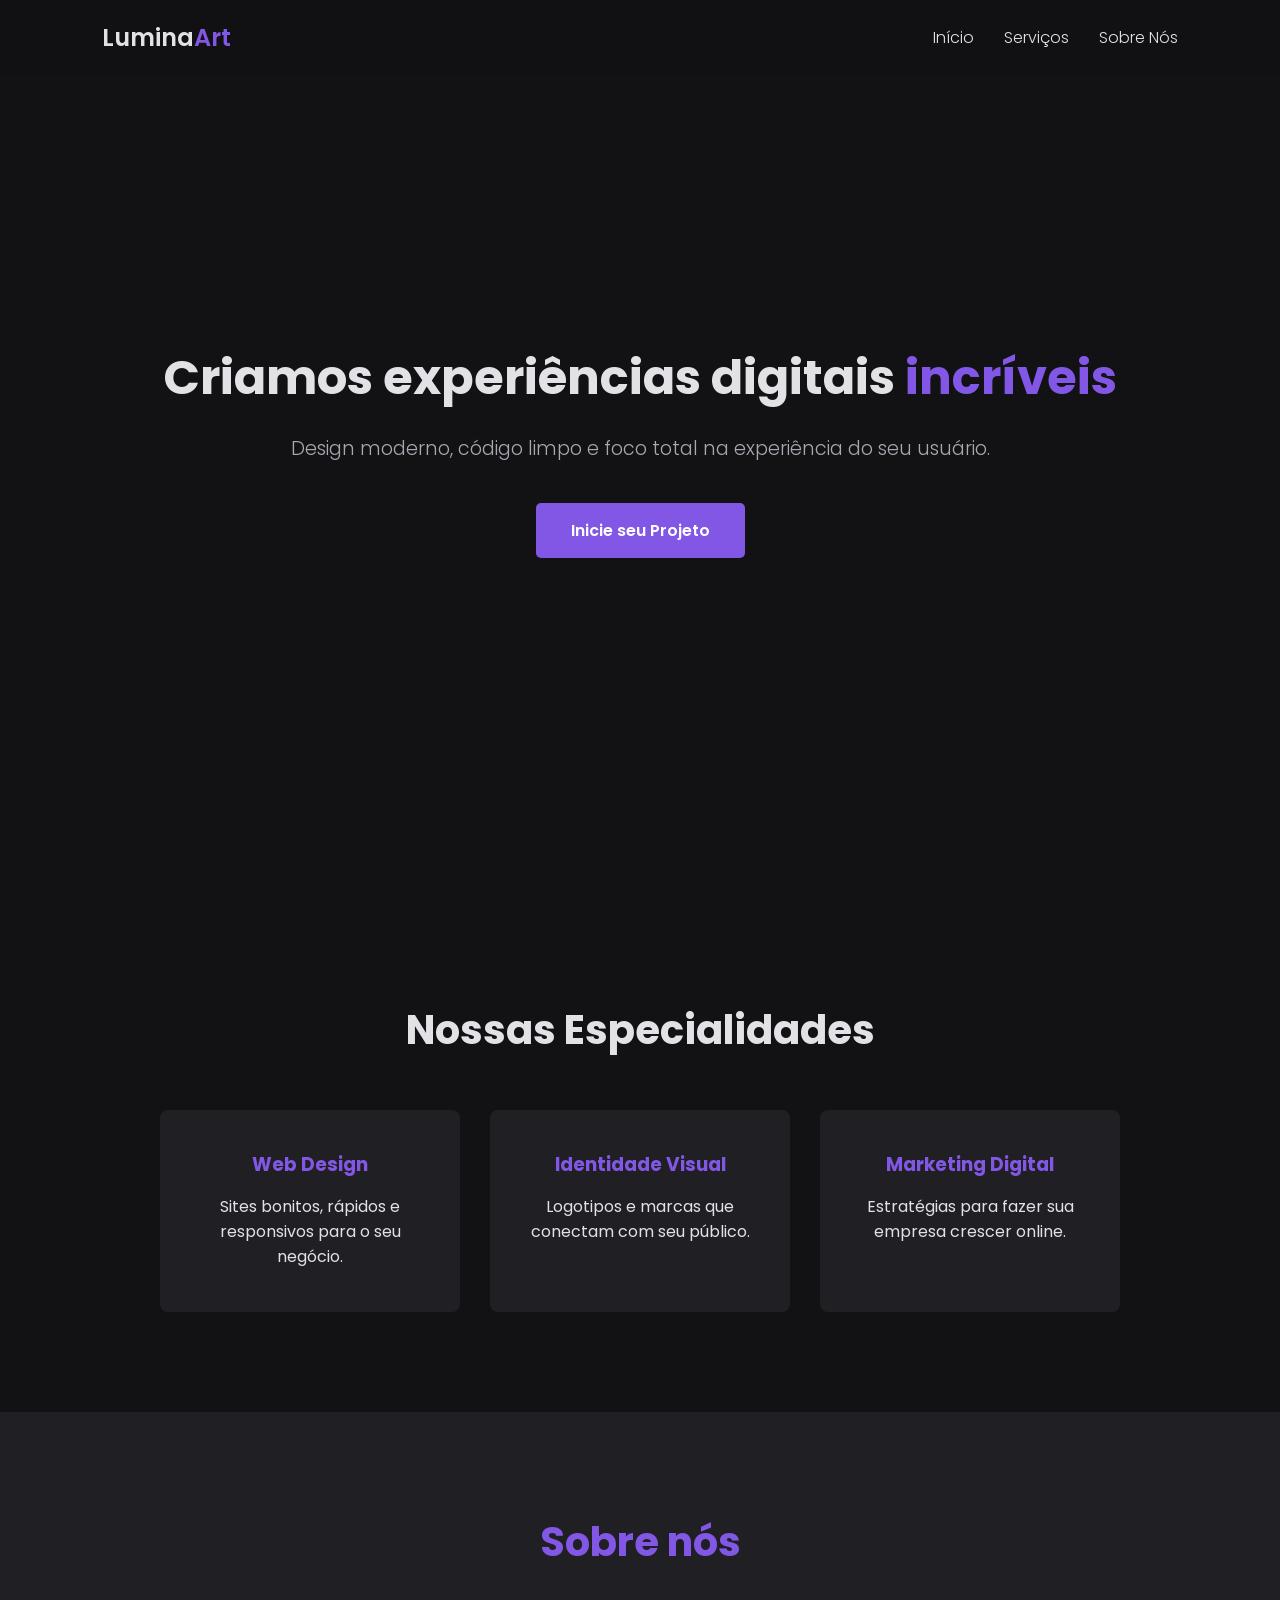
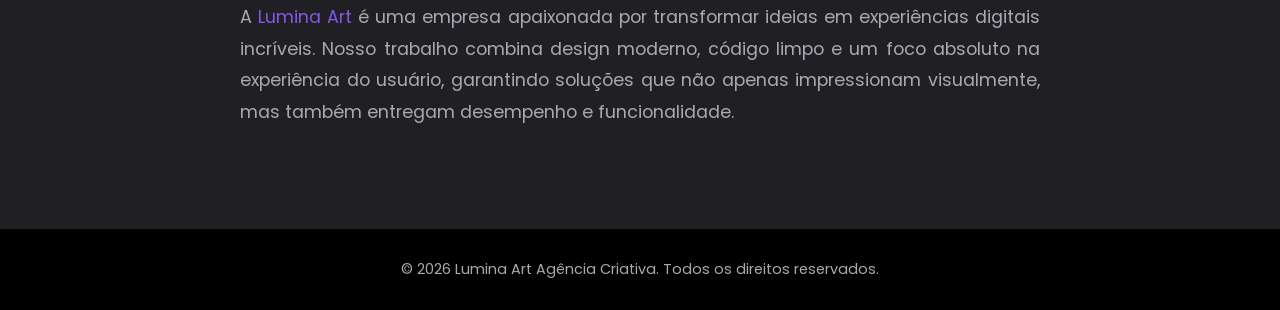
==== index.html @ aca40749 "Update index.html" ====
<!DOCTYPE html>
<html lang="pt-BR"> <head>
    <meta charset="UTF-8">
    <meta name="viewport" content="width=device-width, initial-scale=1.0">
    <title>Lumina Art | Agência Criativa</title>
    <link href="https://fonts.googleapis.com/css2?family=Poppins:wght@300;400;600&display=swap" rel="stylesheet">
    <link rel="icon" type="image/png" href="logo-lumina2.png">
    <link rel="stylesheet" href="style.css">
</head>
<body>

    <header>
        <nav class="navbar">
            <div class="logo">Lumina<span>Art</span></div>
            <ul class="nav-links">
                <li><a href="#home">Início</a></li>
                <li><a href="#servicos">Serviços</a></li>
                <li><a href="#sobre">Sobre Nós</a></li>
            </ul>
        </nav>
    </header>

    <main> <section id="home" class="hero">
            <div class="hero-content">
                <h1>Criamos experiências digitais <span>incríveis</span></h1>
                <p>Design moderno, código limpo e foco total na experiência do seu usuário.</p>
                <a href="contato.html" class="btn">Inicie seu Projeto</a>
            </div>
        </section>
        
        <section id="servicos" class="services">
            <h2>Nossas Especialidades</h2>
            <div class="cards-container">
                <div class="card">
                    <h3>Web Design</h3>
                    <p>Sites bonitos, rápidos e responsivos para o seu negócio.</p>
                </div>
                <div class="card">
                    <h3>Identidade Visual</h3>
                    <p>Logotipos e marcas que conectam com seu público.</p>
                </div>
                <div class="card">
                    <h3>Marketing Digital</h3>
                    <p>Estratégias para fazer sua empresa crescer online.</p>
                </div>
            </div>
        </section>
    
        <section id="sobre" class="about">
            <div class="about-content">
                <h2><span>Sobre nós</span></h2> <p>A <span>Lumina Art</span> é uma empresa apaixonada por transformar ideias em experiências digitais incríveis.
                    Nosso trabalho combina design moderno, código limpo e um foco absoluto na experiência do usuário, garantindo soluções que não apenas impressionam visualmente, mas também entregam desempenho e funcionalidade.</p>
            </div>
        </section>
    </main>

    <footer>
        <p>&copy; 2026 Lumina Art Agência Criativa. Todos os direitos reservados.</p>
    </footer>

</body>
</html>
---- style.css ----
:root {
    --bg-color: #121214;
    --text-color: #e1e1e6;
    --primary-color: #8257e5; /* Roxo vibrante */
    --primary-hover: #996dff; /* Roxo mais "normal" */
    --card-bg: #202024;
}

* {
    margin: 0;
    padding: 0;
    box-sizing: border-box;
    font-family: 'Poppins', sans-serif;
    scroll-behavior: smooth;
}

body {
    background-color: var(--bg-color);
    color: var(--text-color);
}

.navbar {
    display: flex;
    justify-content: space-between;
    align-items: center;
    padding: 20px 8%;
    background-color: rgba(18, 18, 20, 0.95);
    position: fixed;
    width: 100%;
    top: 0;
    z-index: 1000;
}

.logo {
    font-size: 24px;
    font-weight: 600;
}

.logo span {
    color: var(--primary-color);
}

.nav-links {
    list-style: none;
    display: flex;
    gap: 30px;
}

.nav-links a {
    color: var(--text-color);
    text-decoration: none;
    font-weight: 300;
    transition: color 0.3s ease;
}

.nav-links a:hover {
    color: var(--primary-color);
}

.hero {
    height: 100vh;
    display: flex;
    align-items: center;
    justify-content: center;
    text-align: center;
    padding: 0 20px;
}

.hero-content h1 {
    font-size: 3rem;
    margin-bottom: 20px;
}

.hero-content h1 span {
    color: var(--primary-color);
}

.hero-content p {
    font-size: 1.2rem;
    margin-bottom: 40px;
    font-weight: 300;
    color: #a8a8b3;
}

.btn {
    background-color: var(--primary-color);
    color: white;
    padding: 15px 35px;
    text-decoration: none;
    border-radius: 5px;
    font-weight: 600;
    transition: background-color 0.3s ease, transform 0.2s ease;
    display: inline-block;
}

.btn:hover {
    background-color: var(--primary-hover);
    transform: translateY(-3px);
}

.services {
    padding: 100px 8%;
    text-align: center;
}

.services h2 {
    font-size: 2.5rem;
    margin-bottom: 50px;
}

.cards-container {
    display: flex;
    justify-content: center;
    gap: 30px;
    flex-wrap: wrap;
}

.card {
    background-color: var(--card-bg);
    padding: 40px 30px;
    border-radius: 8px;
    width: 300px;
    transition: transform 0.3s ease;
    border-bottom: 3px solid transparent;
}

.card:hover {
    transform: translateY(-10px);
    border-bottom: 3px solid var(--primary-color);
}

.card h3 {
    margin-bottom: 15px;
    color: var(--primary-color);
}

.about {
    padding: 100px 8%;
    background-color: var(--card-bg);
    text-align: center;
}

.about-content {
    max-width: 800px;
    margin: 0 auto;
}

.about-content h2 {
    font-size: 2.5rem;
    margin-bottom: 30px;
}

.about-content h2 span, .about-content p span {
    color: var(--primary-color);
}

.about-content p {
    font-size: 1.1rem;
    line-height: 1.8;
    color: #a8a8b3;
    text-align: justify;
}

/* --- Rodapé --- */
footer {
    text-align: center;
    padding: 30px;
    background-color: #000;
    font-size: 0.9rem;
    color: #a8a8b3;
}
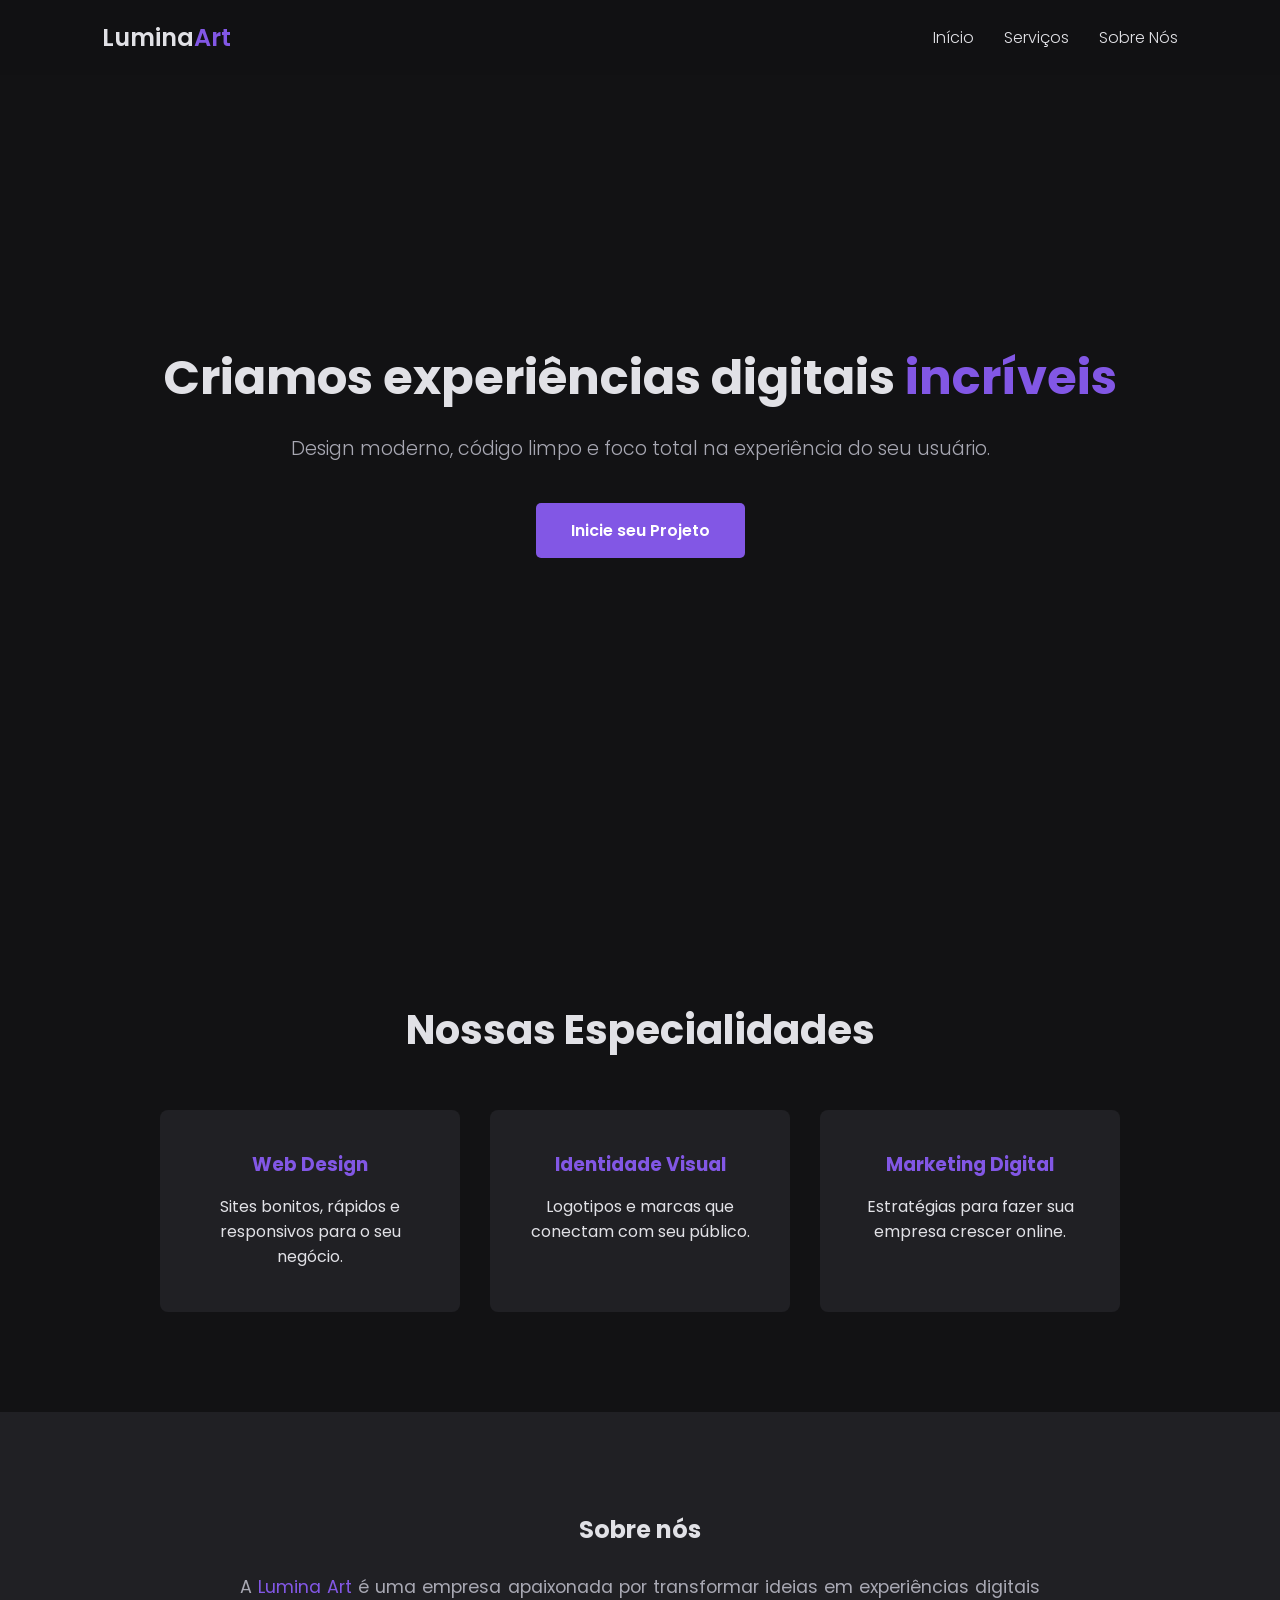
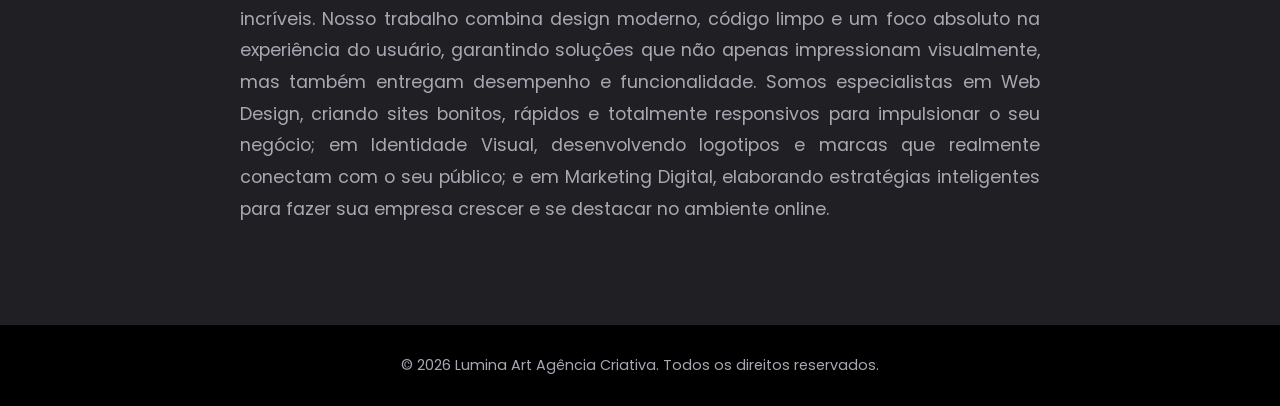
==== commit f6b8b819: "Refactor index.html for improved structure and content Updated the HTML structure and content for be" ====
--- a/index.html
+++ b/index.html
@@ -1,5 +1,5 @@
-<!DOCTYPE html>
-<html lang="pt-BR"> <head>
+<!DOCTYPE html> <head lang="pt-br">
+<head>
     <meta charset="UTF-8">
     <meta name="viewport" content="width=device-width, initial-scale=1.0">
     <title>Lumina Art | Agência Criativa</title>
@@ -8,7 +8,6 @@
     <link rel="stylesheet" href="style.css">
 </head>
 <body>
-
     <header>
         <nav class="navbar">
             <div class="logo">Lumina<span>Art</span></div>
@@ -20,14 +19,16 @@
         </nav>
     </header>
 
-    <main> <section id="home" class="hero">
+    <main>
+        <section id="home" class="hero">
             <div class="hero-content">
                 <h1>Criamos experiências digitais <span>incríveis</span></h1>
                 <p>Design moderno, código limpo e foco total na experiência do seu usuário.</p>
                 <a href="contato.html" class="btn">Inicie seu Projeto</a>
             </div>
         </section>
-        
+    </main>      
+
         <section id="servicos" class="services">
             <h2>Nossas Especialidades</h2>
             <div class="cards-container">
@@ -44,15 +45,17 @@
                     <p>Estratégias para fazer sua empresa crescer online.</p>
                 </div>
             </div>
-        </section>
-    
+        </section> 
+
         <section id="sobre" class="about">
             <div class="about-content">
-                <h2><span>Sobre nós</span></h2> <p>A <span>Lumina Art</span> é uma empresa apaixonada por transformar ideias em experiências digitais incríveis.
-                    Nosso trabalho combina design moderno, código limpo e um foco absoluto na experiência do usuário, garantindo soluções que não apenas impressionam visualmente, mas também entregam desempenho e funcionalidade.</p>
+                <h1><span>Sobre nós</span></h1>
+                <br>
+                <p>A <span>Lumina Art</span> é uma empresa apaixonada por transformar ideias em experiências digitais incríveis.
+                    Nosso trabalho combina design moderno, código limpo e um foco absoluto na experiência do usuário, garantindo soluções que não apenas impressionam visualmente, mas também entregam desempenho e funcionalidade.
+                    Somos especialistas em Web Design, criando sites bonitos, rápidos e totalmente responsivos para impulsionar o seu negócio; em Identidade Visual, desenvolvendo logotipos e marcas que realmente conectam com o seu público; e em Marketing Digital, elaborando estratégias inteligentes para fazer sua empresa crescer e se destacar no ambiente online.</p>
             </div>
         </section>
-    </main>
 
     <footer>
         <p>&copy; 2026 Lumina Art Agência Criativa. Todos os direitos reservados.</p>
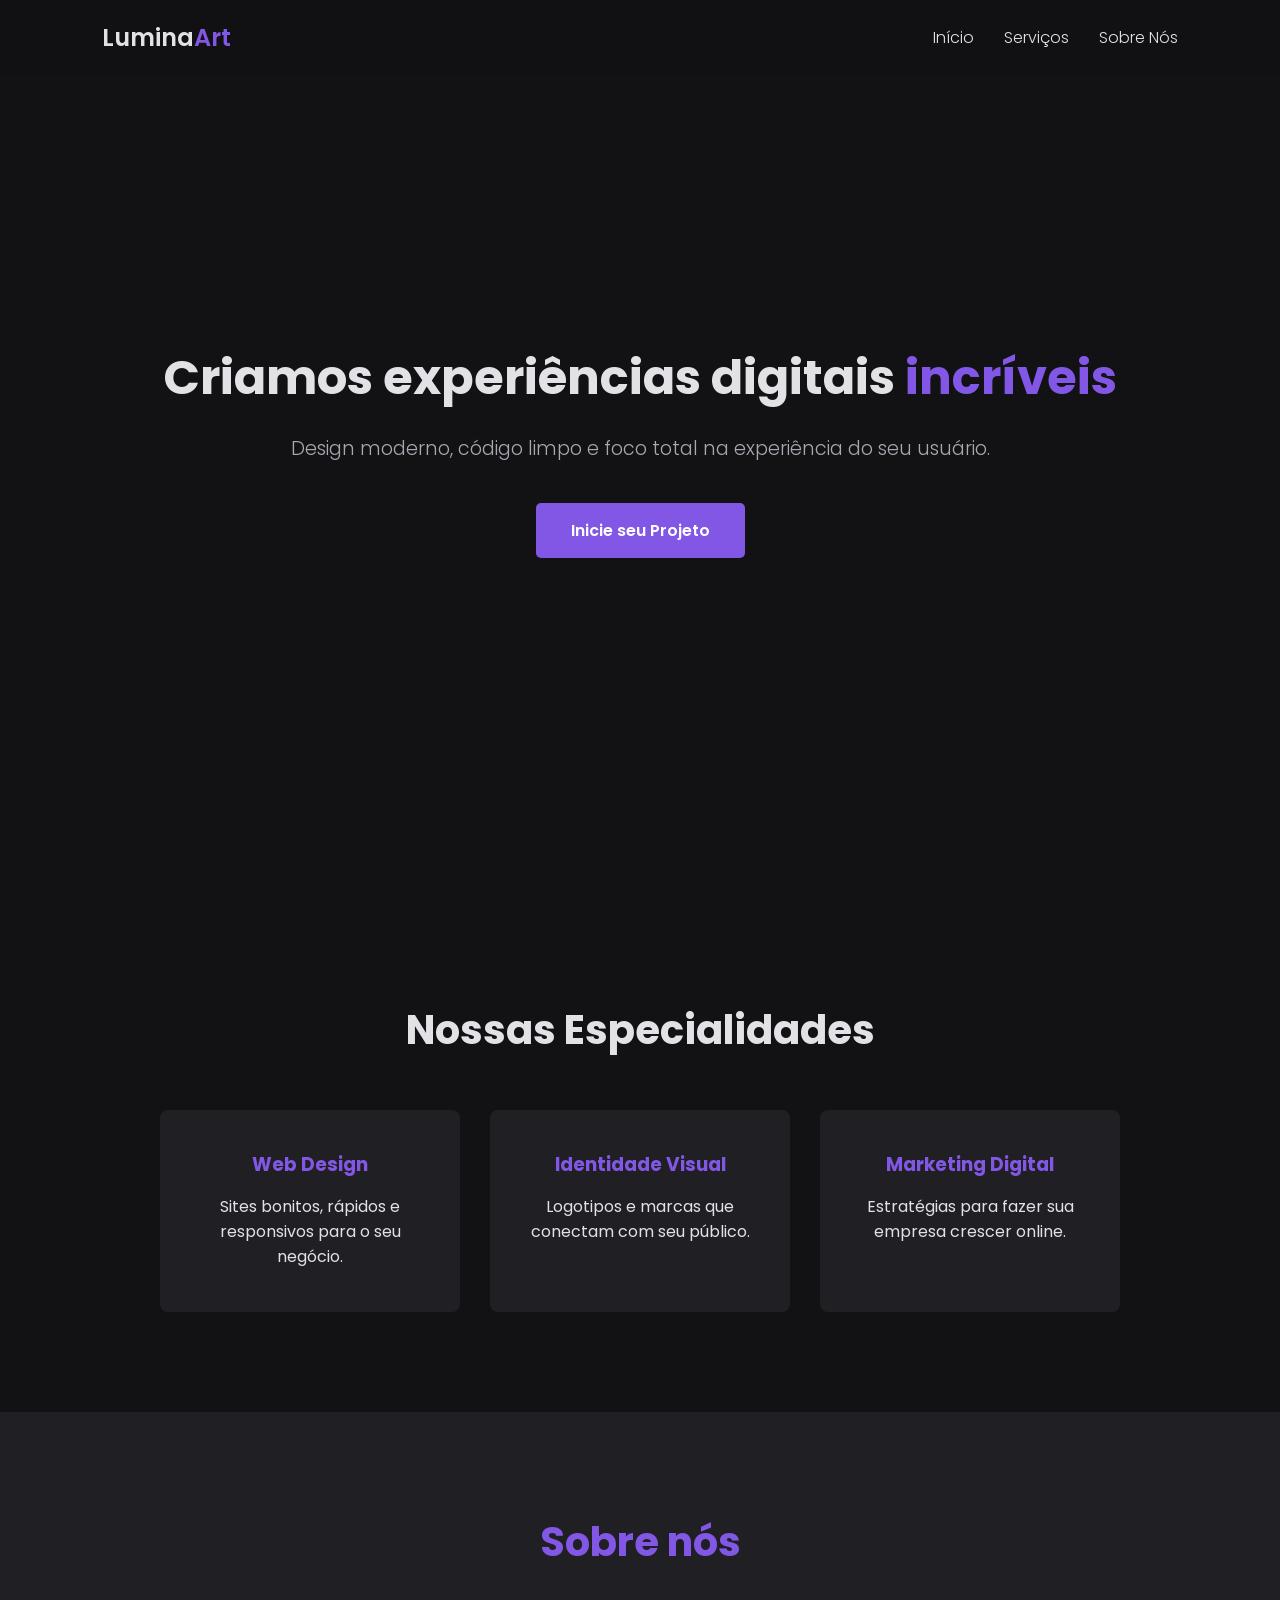
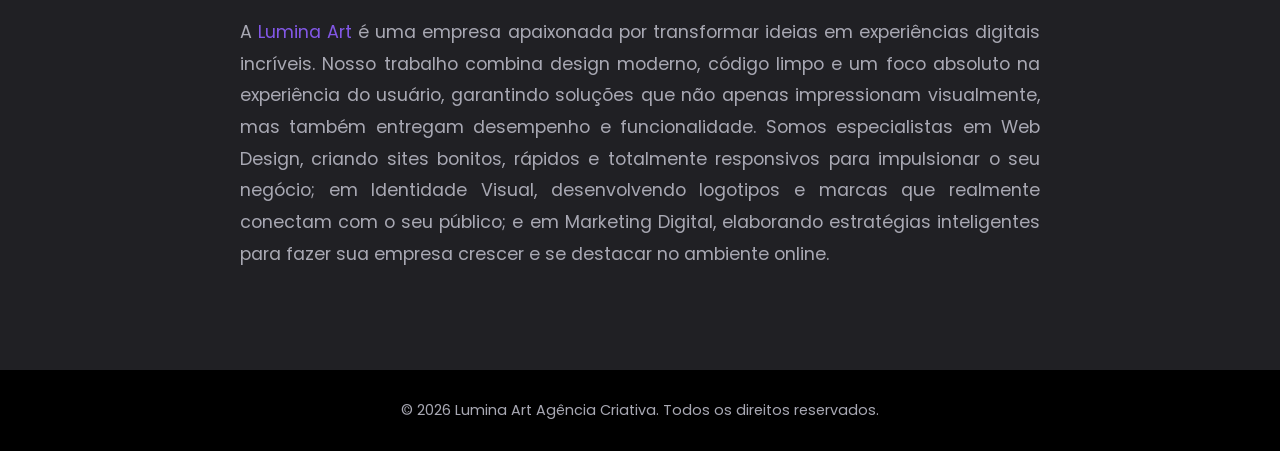
==== commit aeb4c8d7: "Fix HTML encoding issues in index.html" ====
--- a/index.html
+++ b/index.html
@@ -1,5 +1,5 @@
-<!DOCTYPE html> <head lang="pt-br">
-<head>
+<!DOCTYPE html>
+<head lang="pt-br">
     <meta charset="UTF-8">
     <meta name="viewport" content="width=device-width, initial-scale=1.0">
     <title>Lumina Art | Agência Criativa</title>
--- a/style.css
+++ b/style.css
@@ -1,8 +1,8 @@
 :root {
     --bg-color: #121214;
     --text-color: #e1e1e6;
-    --primary-color: #8257e5; /* Roxo vibrante */
-    --primary-hover: #996dff; /* Roxo mais "normal" */
+    --primary-color: #8257e5; 
+    --primary-hover: #996dff; 
     --card-bg: #202024;
 }
 
@@ -17,6 +17,7 @@
 body {
     background-color: var(--bg-color);
     color: var(--text-color);
+    overflow-x: hidden;
 }
 
 .navbar {
@@ -28,6 +29,7 @@
     position: fixed;
     width: 100%;
     top: 0;
+    left: 0;
     z-index: 1000;
 }
 
@@ -101,6 +103,7 @@
 .services {
     padding: 100px 8%;
     text-align: center;
+    display: block;
 }
 
 .services h2 {
@@ -138,6 +141,7 @@
     padding: 100px 8%;
     background-color: var(--card-bg);
     text-align: center;
+    display: block;
 }
 
 .about-content {
@@ -145,12 +149,12 @@
     margin: 0 auto;
 }
 
-.about-content h2 {
+.about-content h1 {
     font-size: 2.5rem;
-    margin-bottom: 30px;
+    margin-bottom: 20px;
 }
 
-.about-content h2 span, .about-content p span {
+.about-content h1 span, .about-content p span {
     color: var(--primary-color);
 }
 
@@ -161,11 +165,11 @@
     text-align: justify;
 }
 
-/* --- Rodapé --- */
 footer {
     text-align: center;
     padding: 30px;
     background-color: #000;
     font-size: 0.9rem;
     color: #a8a8b3;
+    width: 100%;
 }
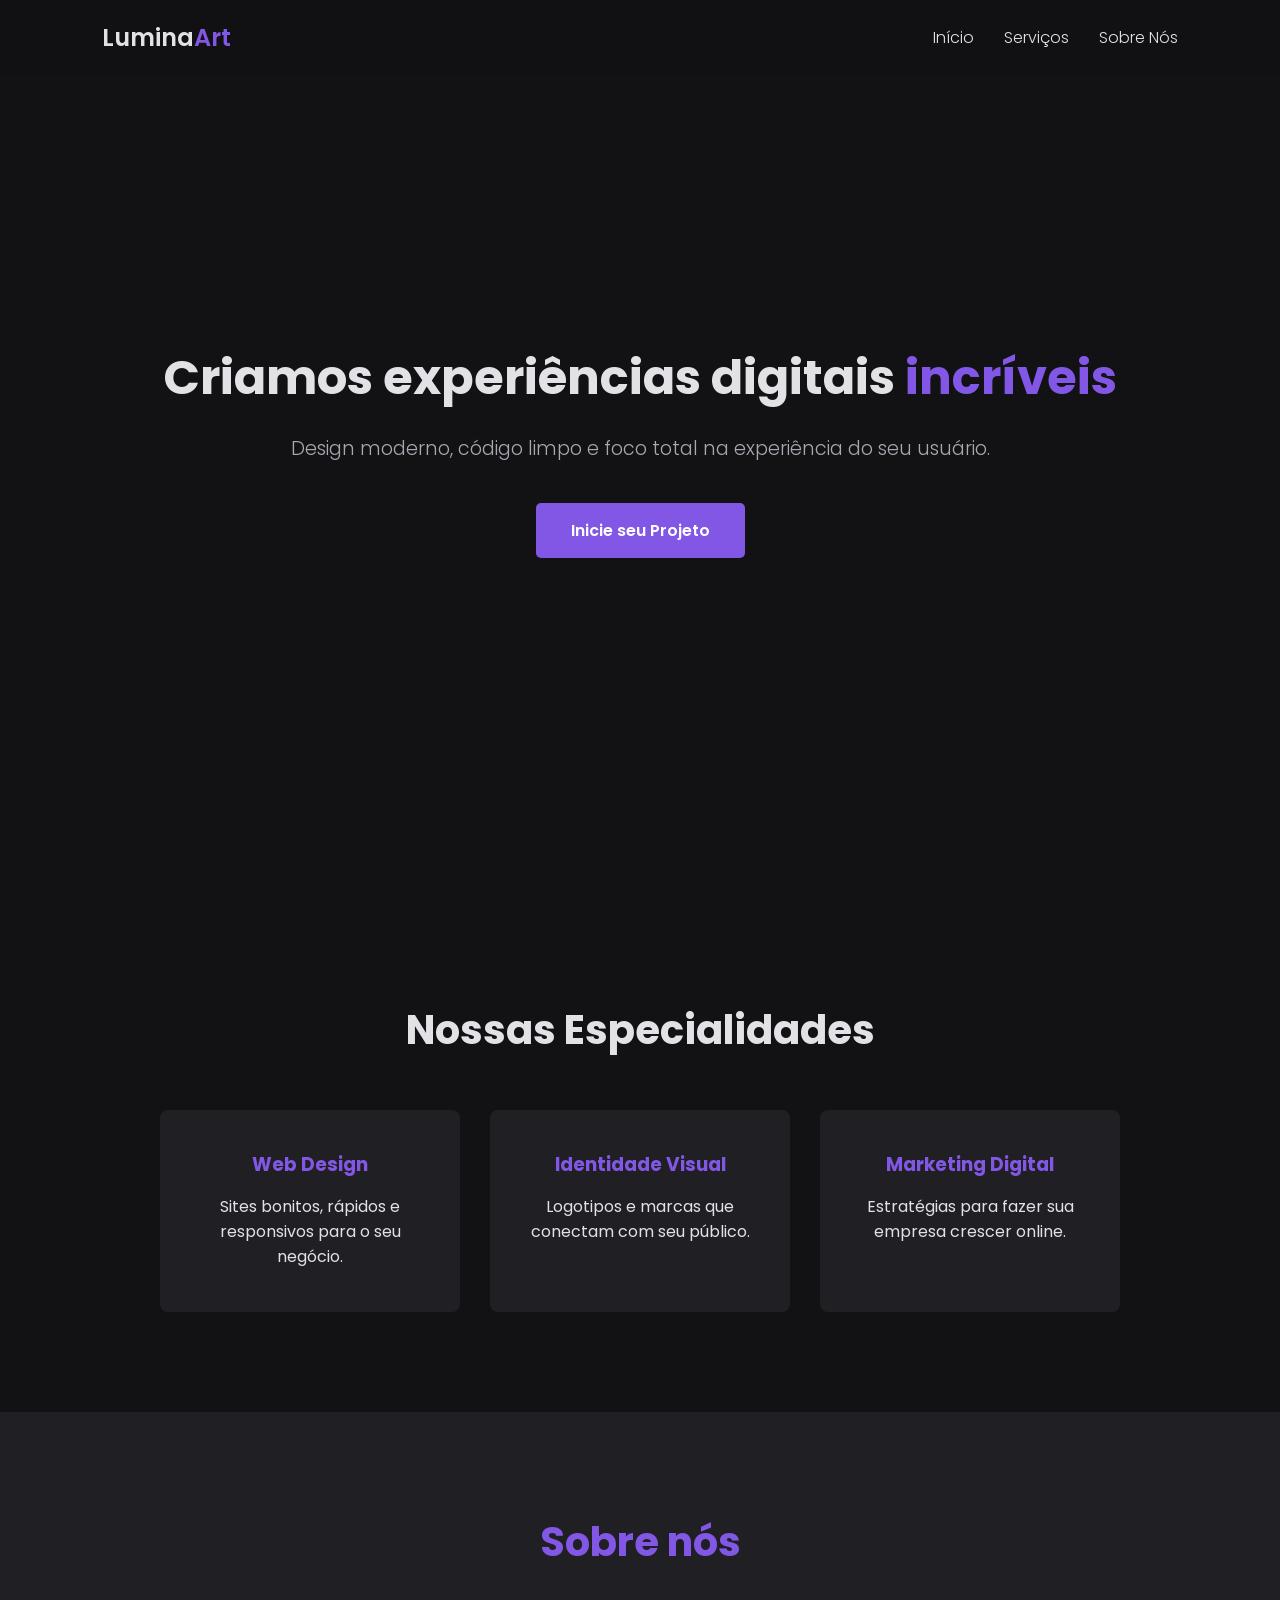
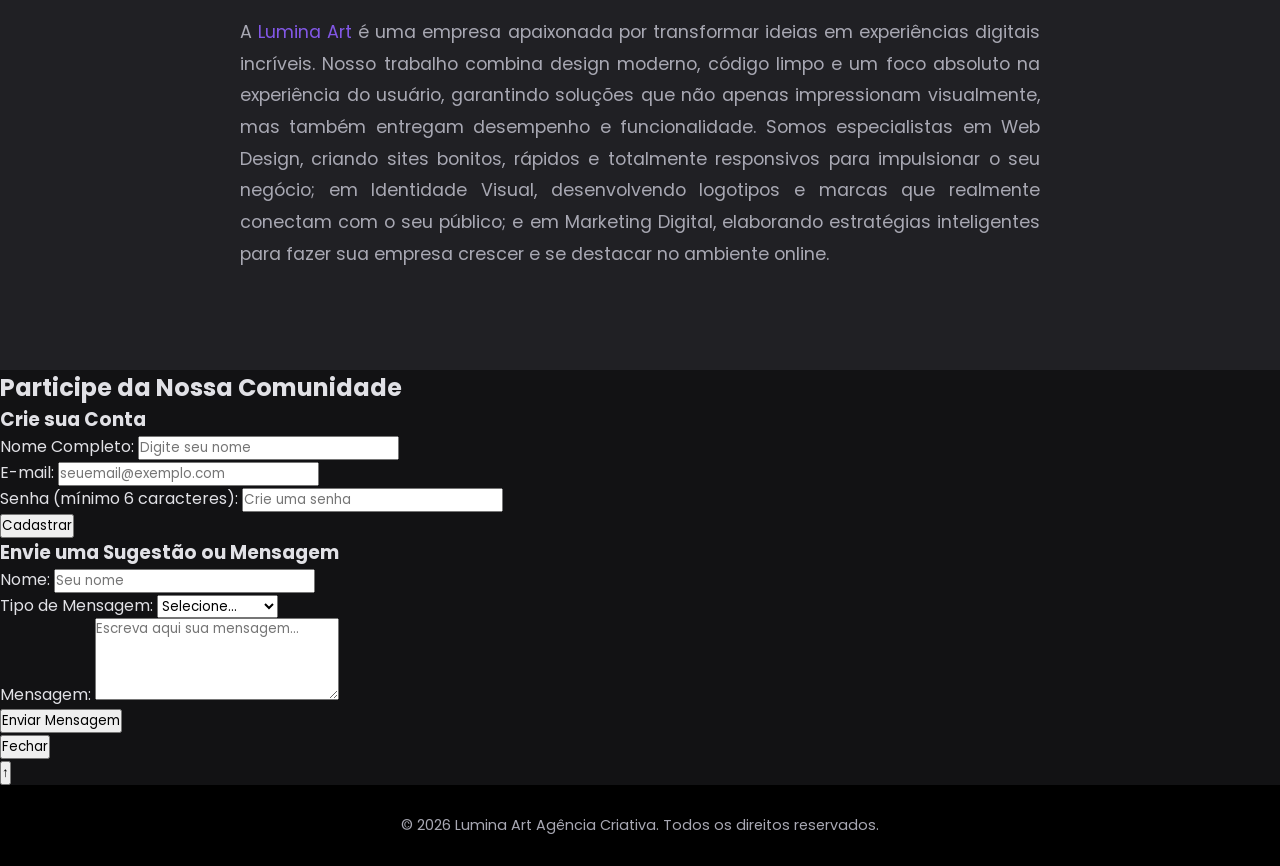
==== commit ab5d7e2f: "Enhance index.html with interactivity section Added interactivity section with forms for user regist" ====
--- a/index.html
+++ b/index.html
@@ -1,5 +1,6 @@
 <!DOCTYPE html>
-<head lang="pt-br">
+<html lang="pt-br">
+<head>
     <meta charset="UTF-8">
     <meta name="viewport" content="width=device-width, initial-scale=1.0">
     <title>Lumina Art | Agência Criativa</title>
@@ -57,6 +58,76 @@
             </div>
         </section>
 
+        <section id="interatividade" class="container">
+    <h2>Participe da Nossa Comunidade</h2>
+    
+    <div class="forms-wrapper">
+        <div class="form-card">
+            <h3>Crie sua Conta</h3>
+            <form id="form-cadastro" novalidate>
+                <div class="form-group">
+                    <label for="cad-nome">Nome Completo:</label>
+                    <input type="text" id="cad-nome" placeholder="Digite seu nome">
+                    <span class="error-msg" id="erro-nome"></span>
+                </div>
+                
+                <div class="form-group">
+                    <label for="cad-email">E-mail:</label>
+                    <input type="email" id="cad-email" placeholder="seuemail@exemplo.com">
+                    <span class="error-msg" id="erro-email"></span>
+                </div>
+                
+                <div class="form-group">
+                    <label for="cad-senha">Senha (mínimo 6 caracteres):</label>
+                    <input type="password" id="cad-senha" placeholder="Crie uma senha">
+                    <span class="error-msg" id="erro-senha"></span>
+                </div>
+                
+                <button type="submit" class="btn-submit">Cadastrar</button>
+            </form>
+        </div>
+
+        <div class="form-card">
+            <h3>Envie uma Sugestão ou Mensagem</h3>
+            <form id="form-contato" novalidate>
+                <div class="form-group">
+                    <label for="con-nome">Nome:</label>
+                    <input type="text" id="con-nome" placeholder="Seu nome">
+                    <span class="error-msg" id="erro-con-nome"></span>
+                </div>
+
+                <div class="form-group">
+                    <label for="con-tipo">Tipo de Mensagem:</label>
+                    <select id="con-tipo">
+                        <option value="">Selecione...</option>
+                        <option value="sugestao">Sugestão</option>
+                        <option value="reclamacao">Reclamação</option>
+                        <option value="contato">Contato Geral</option>
+                    </select>
+                    <span class="error-msg" id="erro-con-tipo"></span>
+                </div>
+
+                <div class="form-group">
+                    <label for="con-mensagem">Mensagem:</label>
+                    <textarea id="con-mensagem" rows="4" placeholder="Escreva aqui sua mensagem..."></textarea>
+                    <span class="error-msg" id="erro-con-mensagem"></span>
+                </div>
+
+                <button type="submit" class="btn-submit">Enviar Mensagem</button>
+            </form>
+        </div>
+    </div>
+
+    <div id="feedback-sistema" class="modal-feedback hidden">
+        <div class="modal-content">
+            <p id="feedback-texto"></p>
+            <button id="fechar-feedback">Fechar</button>
+        </div>
+    </div>
+</section>
+
+<button id="btn-topo" title="Voltar ao topo">↑</button>
+
     <footer>
         <p>&copy; 2026 Lumina Art Agência Criativa. Todos os direitos reservados.</p>
     </footer>
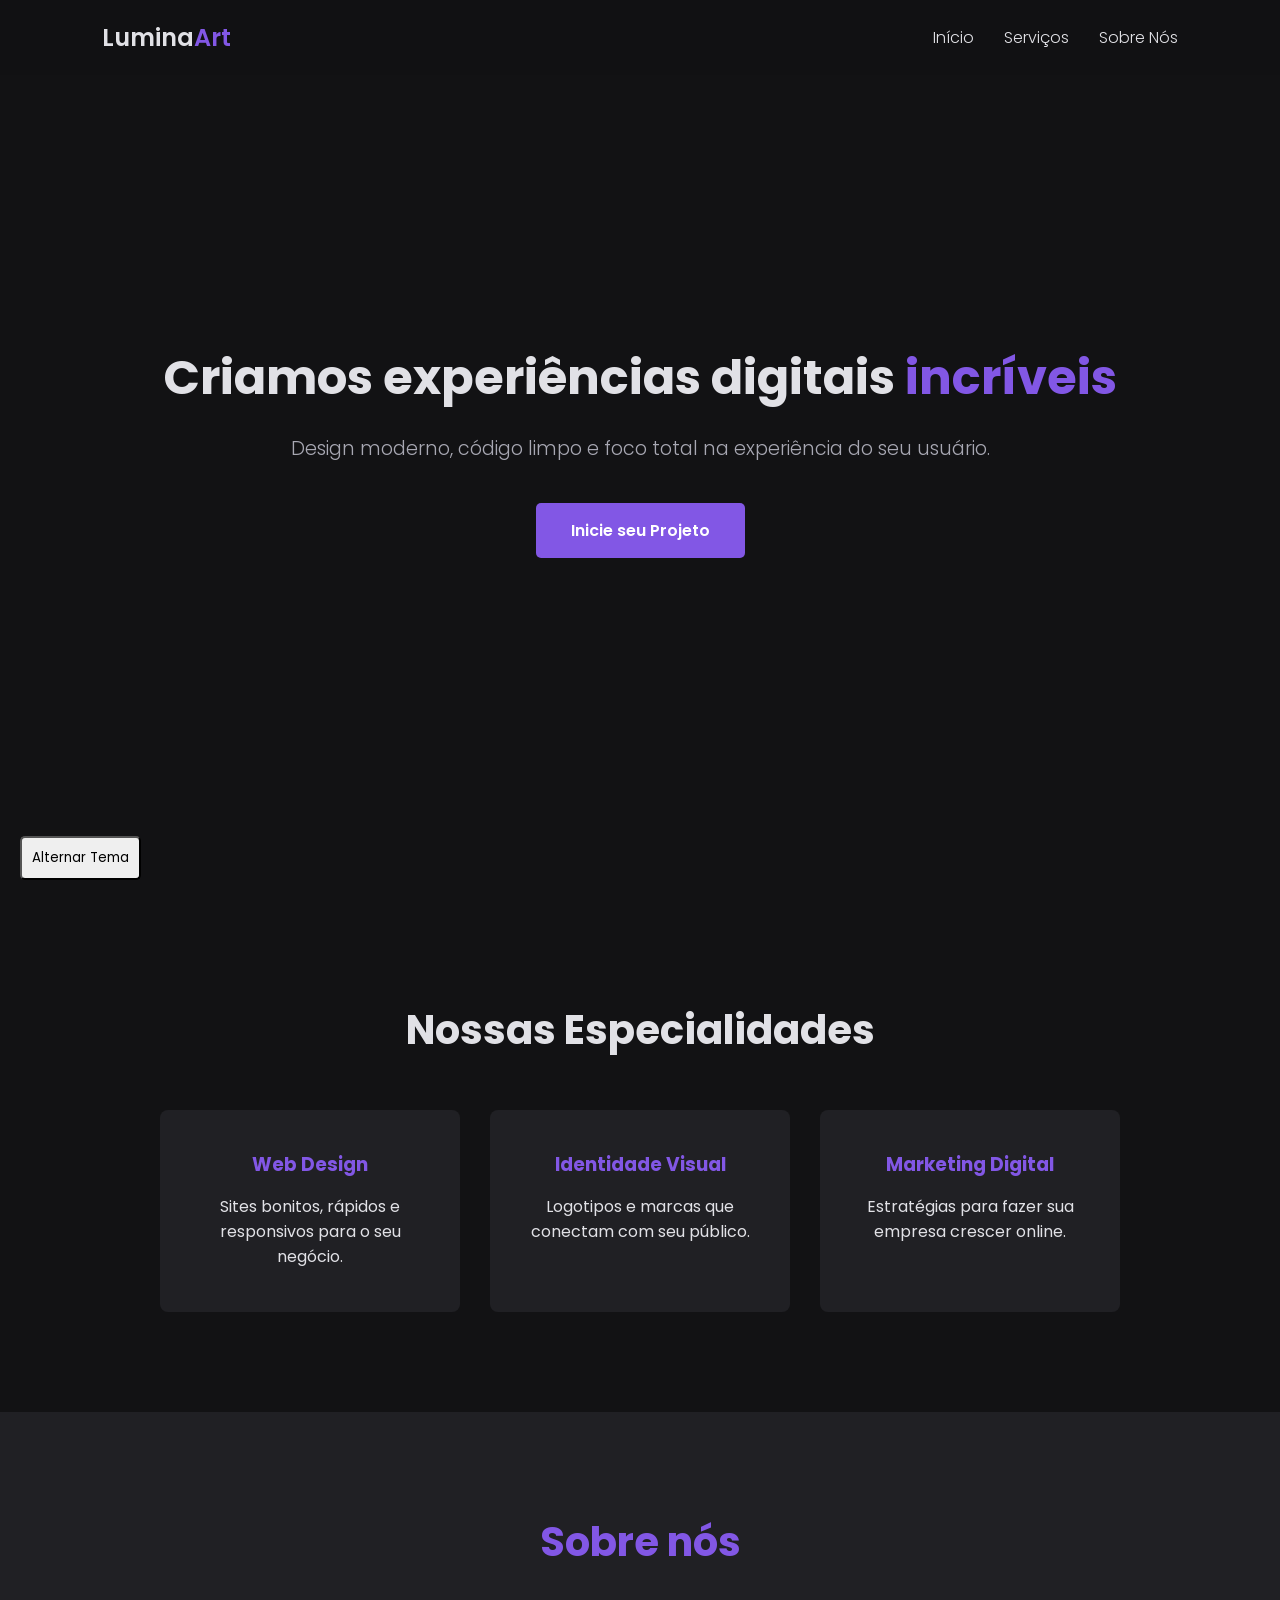
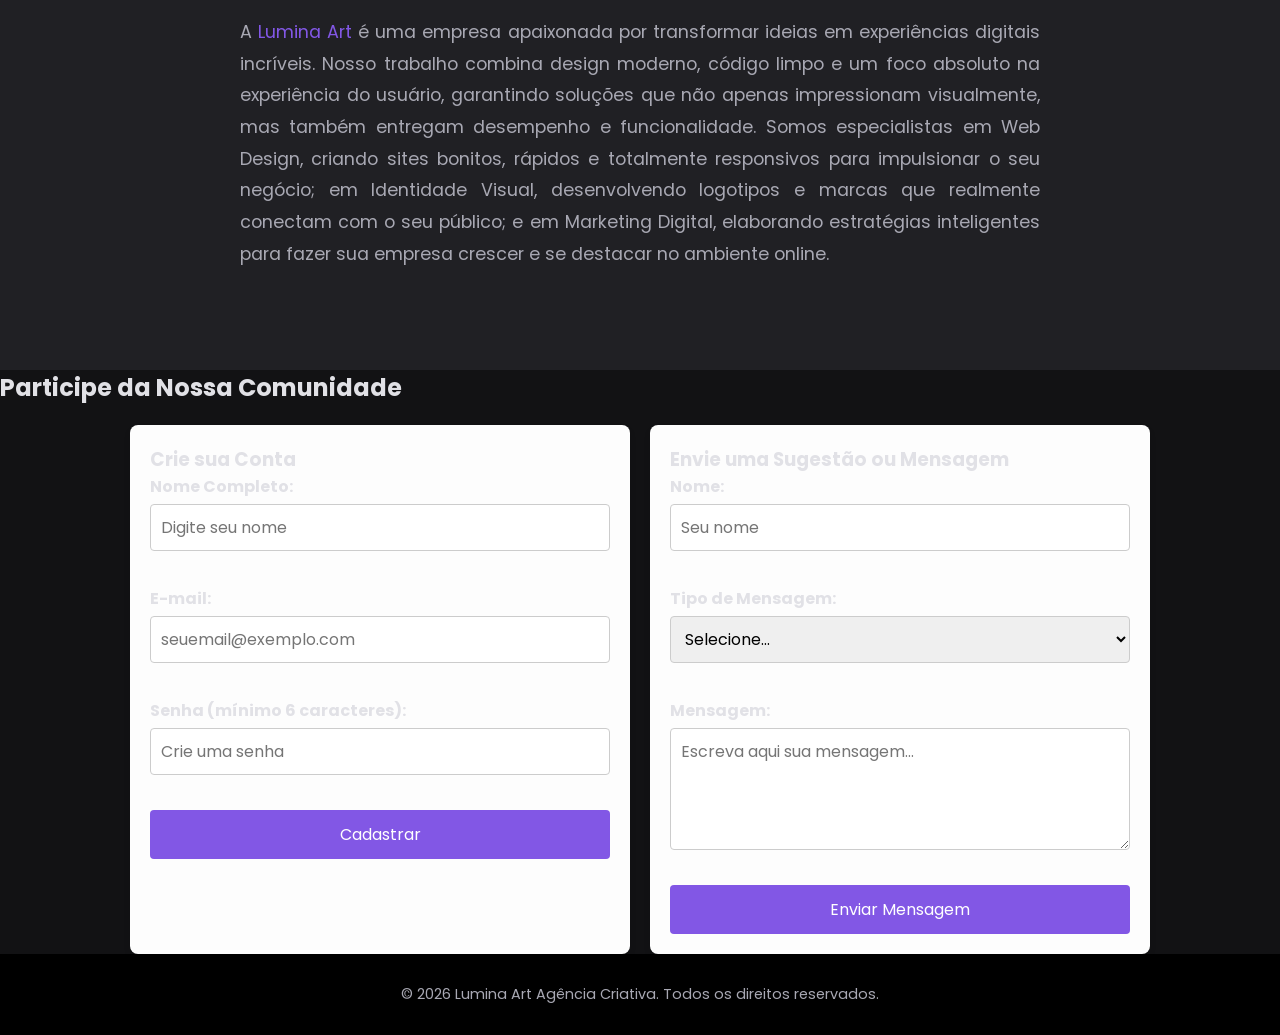
==== commit bf826e72: "Update index.html" ====
--- a/index.html
+++ b/index.html
@@ -27,8 +27,7 @@
                 <p>Design moderno, código limpo e foco total na experiência do seu usuário.</p>
                 <a href="contato.html" class="btn">Inicie seu Projeto</a>
             </div>
-        </section>
-    </main>      
+        </section>     
 
         <section id="servicos" class="services">
             <h2>Nossas Especialidades</h2>
@@ -59,78 +58,78 @@
         </section>
 
         <section id="interatividade" class="container">
-    <h2>Participe da Nossa Comunidade</h2>
-    
-    <div class="forms-wrapper">
-        <div class="form-card">
-            <h3>Crie sua Conta</h3>
-            <form id="form-cadastro" novalidate>
-                <div class="form-group">
-                    <label for="cad-nome">Nome Completo:</label>
-                    <input type="text" id="cad-nome" placeholder="Digite seu nome">
-                    <span class="error-msg" id="erro-nome"></span>
-                </div>
-                
-                <div class="form-group">
-                    <label for="cad-email">E-mail:</label>
-                    <input type="email" id="cad-email" placeholder="seuemail@exemplo.com">
-                    <span class="error-msg" id="erro-email"></span>
-                </div>
-                
-                <div class="form-group">
-                    <label for="cad-senha">Senha (mínimo 6 caracteres):</label>
-                    <input type="password" id="cad-senha" placeholder="Crie uma senha">
-                    <span class="error-msg" id="erro-senha"></span>
-                </div>
-                
-                <button type="submit" class="btn-submit">Cadastrar</button>
-            </form>
-        </div>
-
-        <div class="form-card">
-            <h3>Envie uma Sugestão ou Mensagem</h3>
-            <form id="form-contato" novalidate>
-                <div class="form-group">
-                    <label for="con-nome">Nome:</label>
-                    <input type="text" id="con-nome" placeholder="Seu nome">
-                    <span class="error-msg" id="erro-con-nome"></span>
+            <h2>Participe da Nossa Comunidade</h2>
+            
+            <div class="forms-wrapper">
+                <div class="form-card">
+                    <h3>Crie sua Conta</h3>
+                    <form id="form-cadastro" novalidate>
+                        <div class="form-group">
+                            <label for="cad-nome">Nome Completo:</label>
+                            <input type="text" id="cad-nome" placeholder="Digite seu nome">
+                            <span class="error-msg" id="erro-nome"></span>
+                        </div>
+                        
+                        <div class="form-group">
+                            <label for="cad-email">E-mail:</label>
+                            <input type="email" id="cad-email" placeholder="seuemail@exemplo.com">
+                            <span class="error-msg" id="erro-email"></span>
+                        </div>
+                        
+                        <div class="form-group">
+                            <label for="cad-senha">Senha (mínimo 6 caracteres):</label>
+                            <input type="password" id="cad-senha" placeholder="Crie uma senha">
+                            <span class="error-msg" id="erro-senha"></span>
+                        </div>
+                        
+                        <button type="submit" class="btn-submit">Cadastrar</button>
+                    </form>
                 </div>
 
-                <div class="form-group">
-                    <label for="con-tipo">Tipo de Mensagem:</label>
-                    <select id="con-tipo">
-                        <option value="">Selecione...</option>
-                        <option value="sugestao">Sugestão</option>
-                        <option value="reclamacao">Reclamação</option>
-                        <option value="contato">Contato Geral</option>
-                    </select>
-                    <span class="error-msg" id="erro-con-tipo"></span>
+                <div class="form-card">
+                    <h3>Envie uma Sugestão ou Mensagem</h3>
+                    <form id="form-contato" novalidate>
+                        <div class="form-group">
+                            <label for="con-nome">Nome:</label>
+                            <input type="text" id="con-nome" placeholder="Seu nome">
+                            <span class="error-msg" id="erro-con-nome"></span>
+                        </div>
+
+                        <div class="form-group">
+                            <label for="con-tipo">Tipo de Mensagem:</label>
+                            <select id="con-tipo">
+                                <option value="">Selecione...</option>
+                                <option value="sugestao">Sugestão</option>
+                                <option value="reclamacao">Reclamação</option>
+                                <option value="contato">Contato Geral</option>
+                            </select>
+                            <span class="error-msg" id="erro-con-tipo"></span>
+                        </div>
+
+                        <div class="form-group">
+                            <label for="con-mensagem">Mensagem:</label>
+                            <textarea id="con-mensagem" rows="4" placeholder="Escreva aqui sua mensagem..."></textarea>
+                            <span class="error-msg" id="erro-con-mensagem"></span>
+                        </div>
+
+                        <button type="submit" class="btn-submit">Enviar Mensagem</button>
+                    </form>
                 </div>
+            </div>
 
-                <div class="form-group">
-                    <label for="con-mensagem">Mensagem:</label>
-                    <textarea id="con-mensagem" rows="4" placeholder="Escreva aqui sua mensagem..."></textarea>
-                    <span class="error-msg" id="erro-con-mensagem"></span>
+            <div id="feedback-sistema" class="modal-feedback hidden">
+                <div class="modal-content">
+                    <p id="feedback-texto"></p>
+                    <button id="fechar-feedback">Fechar</button>
                 </div>
-
-                <button type="submit" class="btn-submit">Enviar Mensagem</button>
-            </form>
-        </div>
-    </div>
-
-    <div id="feedback-sistema" class="modal-feedback hidden">
-        <div class="modal-content">
-            <p id="feedback-texto"></p>
-            <button id="fechar-feedback">Fechar</button>
-        </div>
-    </div>
-</section>
-
-<button id="btn-topo" title="Voltar ao topo">↑</button>
+            </div>
+        </section>
+    </main> <button id="btn-topo" title="Voltar ao topo">↑</button>
 
     <footer>
         <p>&copy; 2026 Lumina Art Agência Criativa. Todos os direitos reservados.</p>
     </footer>
 
+    <script src="script.js"></script>
 </body>
 </html>
--- a/style.css
+++ b/style.css
@@ -165,6 +165,81 @@
     text-align: justify;
 }
 
+.forms-wrapper {
+    display: flex;
+    flex-wrap: wrap;
+    gap: 20px;
+    justify-content: center;
+    margin-top: 20px;
+}
+
+.form-card {
+    background: #fdfdfd;
+    padding: 20px;
+    border-radius: 8px;
+    box-shadow: 0 4px 6px rgba(0,0,0,0.1);
+    flex: 1;
+    min-width: 300px;
+    max-width: 500px;
+}
+
+.form-group {
+    margin-bottom: 15px;
+    display: flex;
+    flex-direction: column;
+}
+
+.form-group label {
+    margin-bottom: 5px;
+    font-weight: bold;
+}
+
+.form-group input, .form-group select, .form-group textarea {
+    padding: 10px;
+    border: 1px solid #ccc;
+    border-radius: 4px;
+    font-size: 1rem;
+}
+
+.error-msg {
+    color: #ff4d4d;
+    font-size: 0.85rem;
+    margin-top: 5px;
+    height: 15px;
+}
+
+.btn-submit {
+    background-color: var(--primary-color);
+    color: white;
+    border: none;
+    padding: 12px 20px;
+    cursor: pointer;
+    border-radius: 4px;
+    font-size: 1rem;
+    width: 100%;
+}
+
+.btn-submit:hover {
+    background-color: #var(--primary-color);
+}
+
+.modal-feedback {
+    position: fixed;
+    top: 0; left: 0; width: 100%; height: 100%;
+    background: rgba(0,0,0,0.5);
+    display: flex; justify-content: center; align-items: center;
+    z-index: 1000;
+}
+.modal-feedback.hidden { display: none; }
+.modal-content { background: white; padding: 20px; border-radius: 5px; text-align: center; }
+
+#btn-topo {
+    position: fixed; bottom: 20px; right: 20px;
+    display: none; background: #var(--primary-color); color: white;
+    border: none; padding: 10px 15px; border-radius: 50%;
+    cursor: pointer; font-size: 1.2rem;
+}
+
 footer {
     text-align: center;
     padding: 30px;
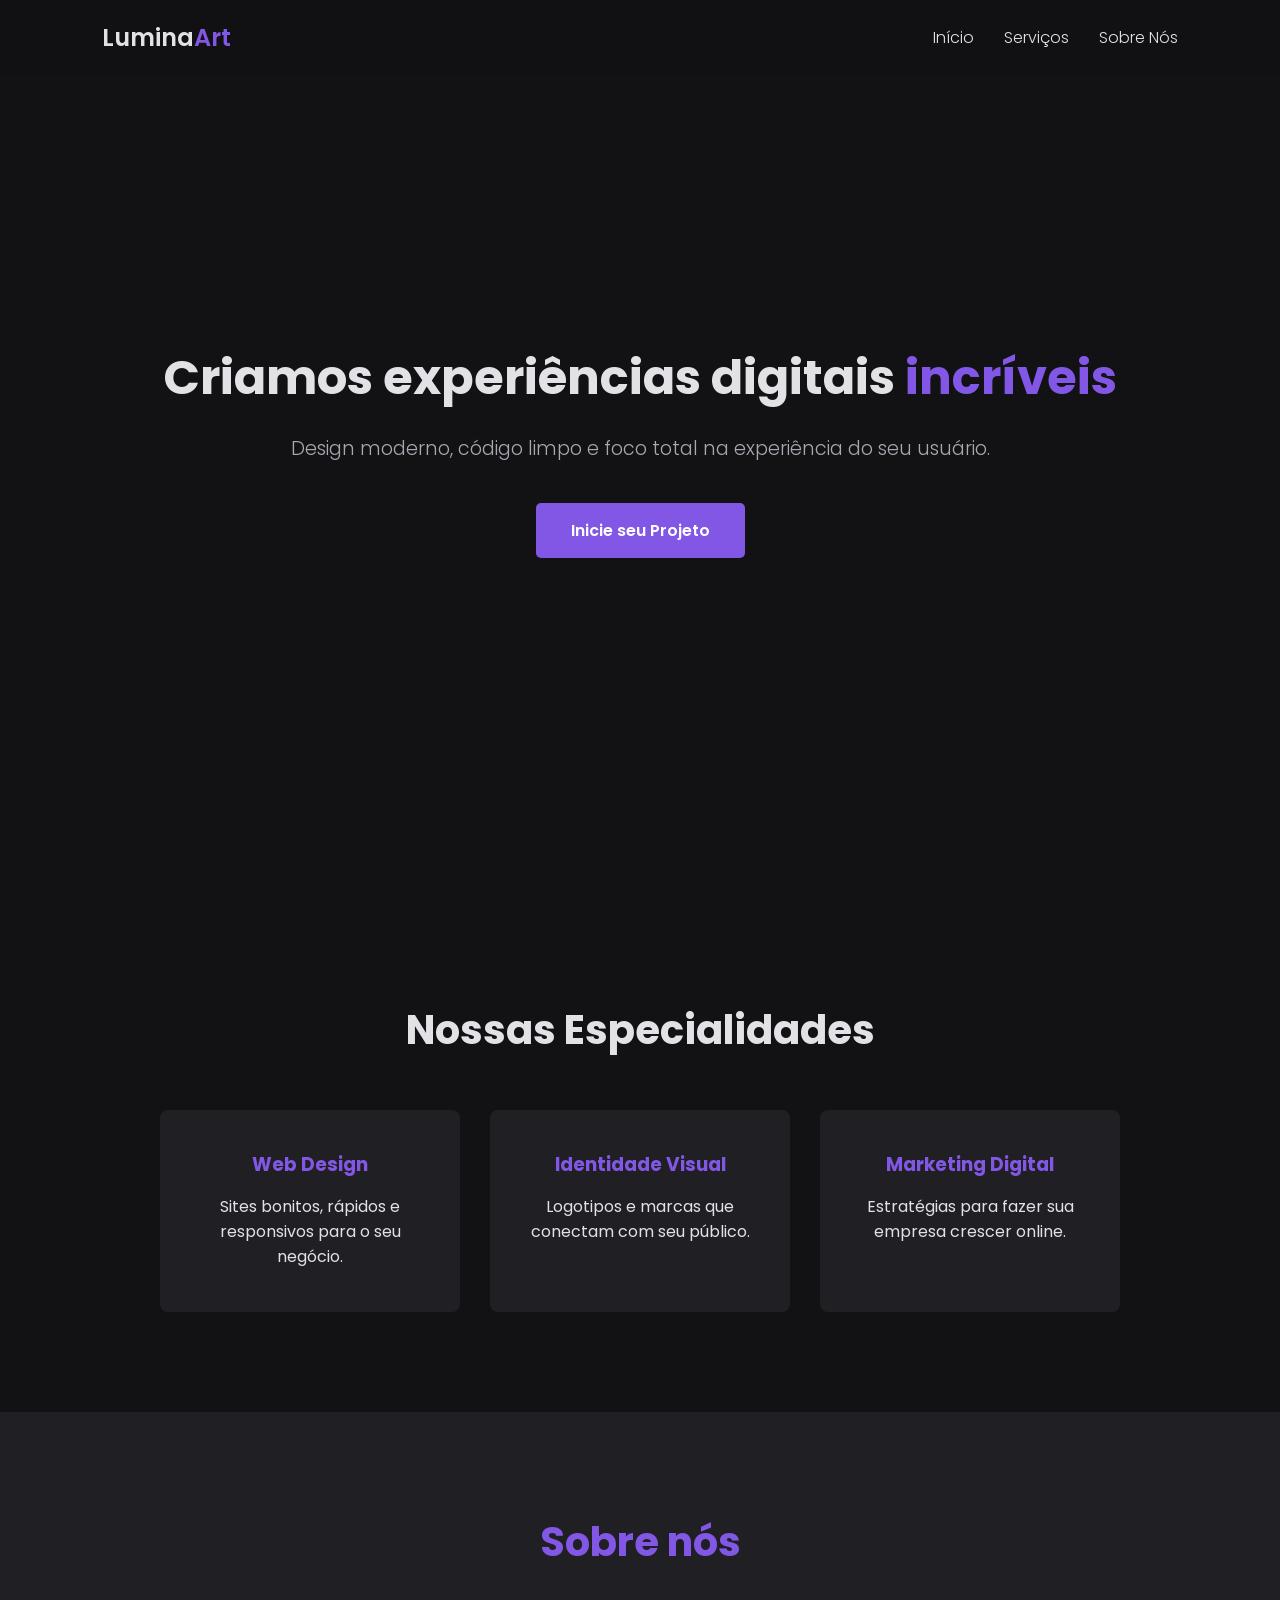
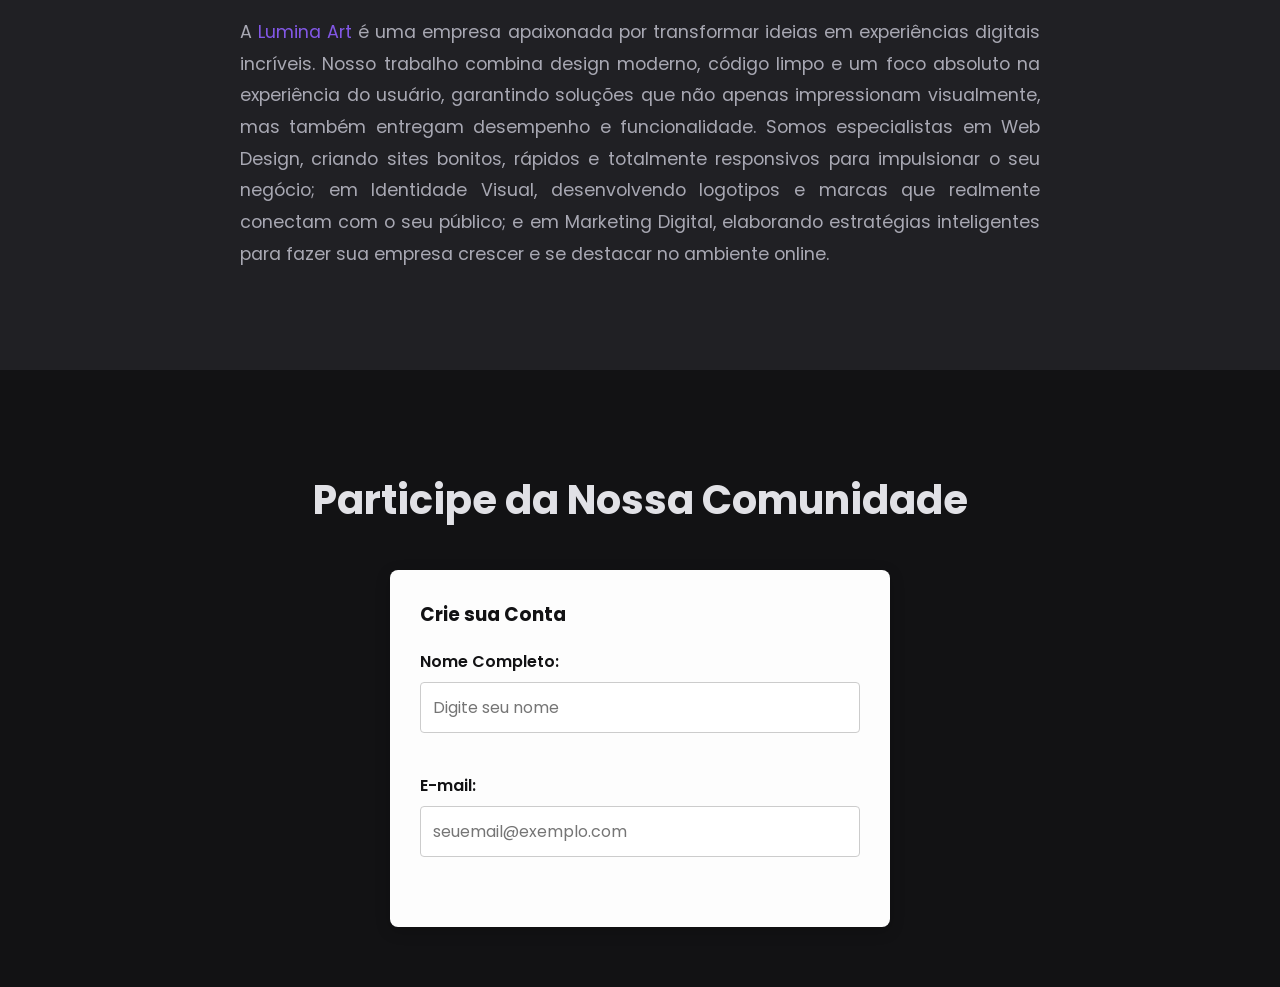
==== commit edfa574a: "Update index.html" ====
--- a/index.html
+++ b/index.html
@@ -75,61 +75,3 @@
                             <input type="email" id="cad-email" placeholder="seuemail@exemplo.com">
                             <span class="error-msg" id="erro-email"></span>
                         </div>
-                        
-                        <div class="form-group">
-                            <label for="cad-senha">Senha (mínimo 6 caracteres):</label>
-                            <input type="password" id="cad-senha" placeholder="Crie uma senha">
-                            <span class="error-msg" id="erro-senha"></span>
-                        </div>
-                        
-                        <button type="submit" class="btn-submit">Cadastrar</button>
-                    </form>
-                </div>
-
-                <div class="form-card">
-                    <h3>Envie uma Sugestão ou Mensagem</h3>
-                    <form id="form-contato" novalidate>
-                        <div class="form-group">
-                            <label for="con-nome">Nome:</label>
-                            <input type="text" id="con-nome" placeholder="Seu nome">
-                            <span class="error-msg" id="erro-con-nome"></span>
-                        </div>
-
-                        <div class="form-group">
-                            <label for="con-tipo">Tipo de Mensagem:</label>
-                            <select id="con-tipo">
-                                <option value="">Selecione...</option>
-                                <option value="sugestao">Sugestão</option>
-                                <option value="reclamacao">Reclamação</option>
-                                <option value="contato">Contato Geral</option>
-                            </select>
-                            <span class="error-msg" id="erro-con-tipo"></span>
-                        </div>
-
-                        <div class="form-group">
-                            <label for="con-mensagem">Mensagem:</label>
-                            <textarea id="con-mensagem" rows="4" placeholder="Escreva aqui sua mensagem..."></textarea>
-                            <span class="error-msg" id="erro-con-mensagem"></span>
-                        </div>
-
-                        <button type="submit" class="btn-submit">Enviar Mensagem</button>
-                    </form>
-                </div>
-            </div>
-
-            <div id="feedback-sistema" class="modal-feedback hidden">
-                <div class="modal-content">
-                    <p id="feedback-texto"></p>
-                    <button id="fechar-feedback">Fechar</button>
-                </div>
-            </div>
-        </section>
-    </main> <button id="btn-topo" title="Voltar ao topo">↑</button>
-
-    <footer>
-        <p>&copy; 2026 Lumina Art Agência Criativa. Todos os direitos reservados.</p>
-    </footer>
-
-    <script src="script.js"></script>
-</body>
-</html>
--- a/style.css
+++ b/style.css
@@ -18,6 +18,12 @@
     background-color: var(--bg-color);
     color: var(--text-color);
     overflow-x: hidden;
+}
+
+body.dark-mode {
+    --bg-color: #09090a;
+    --card-bg: #121214;
+    --text-color: #a8a8b3;
 }
 
 .navbar {
@@ -165,40 +171,61 @@
     text-align: justify;
 }
 
+/* --- SEÇÃO DE INTERATIVIDADE (FORMULÁRIOS) --- */
+
+#interatividade {
+    padding: 100px 8% 60px 8%;
+    display: block;
+}
+
+#interatividade h2 {
+    text-align: center;
+    font-size: 2.5rem;
+    margin-bottom: 40px;
+}
+
 .forms-wrapper {
     display: flex;
     flex-wrap: wrap;
-    gap: 20px;
+    gap: 30px;
     justify-content: center;
     margin-top: 20px;
 }
 
 .form-card {
     background: #fdfdfd;
-    padding: 20px;
+    color: #121214; /* Texto escuro para contrastar com o fundo do card */
+    padding: 30px;
     border-radius: 8px;
-    box-shadow: 0 4px 6px rgba(0,0,0,0.1);
+    box-shadow: 0 4px 15px rgba(0,0,0,0.2);
     flex: 1;
     min-width: 300px;
     max-width: 500px;
 }
 
+.form-card h3 {
+    margin-bottom: 20px;
+    color: var(--bg-color);
+}
+
 .form-group {
-    margin-bottom: 15px;
+    margin-bottom: 20px;
     display: flex;
     flex-direction: column;
 }
 
 .form-group label {
-    margin-bottom: 5px;
-    font-weight: bold;
+    margin-bottom: 8px;
+    font-weight: 600;
 }
 
 .form-group input, .form-group select, .form-group textarea {
-    padding: 10px;
+    padding: 12px;
     border: 1px solid #ccc;
     border-radius: 4px;
     font-size: 1rem;
+    color: #121214; /* Texto digitado visível */
+    background-color: #ffffff;
 }
 
 .error-msg {
@@ -206,39 +233,97 @@
     font-size: 0.85rem;
     margin-top: 5px;
     height: 15px;
+    font-weight: 400;
 }
 
 .btn-submit {
     background-color: var(--primary-color);
     color: white;
     border: none;
-    padding: 12px 20px;
+    padding: 14px 20px;
     cursor: pointer;
     border-radius: 4px;
     font-size: 1rem;
+    font-weight: 600;
     width: 100%;
+    transition: background-color 0.3s ease;
 }
 
 .btn-submit:hover {
-    background-color: #var(--primary-color);
-}
+    background-color: var(--primary-hover);
+}
+
+/* --- MODAL E FEEDBACKS --- */
 
 .modal-feedback {
     position: fixed;
     top: 0; left: 0; width: 100%; height: 100%;
-    background: rgba(0,0,0,0.5);
-    display: flex; justify-content: center; align-items: center;
-    z-index: 1000;
-}
-.modal-feedback.hidden { display: none; }
-.modal-content { background: white; padding: 20px; border-radius: 5px; text-align: center; }
+    background: rgba(0, 0, 0, 0.75);
+    display: flex; 
+    justify-content: center; 
+    align-items: center;
+    z-index: 2000;
+}
+
+.modal-feedback.hidden { 
+    display: none !important; /* Força o sumiço do modal */
+}
+
+.modal-content { 
+    background: #ffffff; 
+    color: #121214;
+    padding: 35px; 
+    border-radius: 8px; 
+    text-align: center;
+    max-width: 450px;
+    box-shadow: 0 4px 20px rgba(0,0,0,0.3);
+}
+
+.modal-content p {
+    font-size: 1.1rem;
+    line-height: 1.6;
+    margin-bottom: 20px;
+}
+
+#fechar-feedback {
+    background-color: var(--primary-color);
+    color: white;
+    border: none;
+    padding: 10px 25px;
+    border-radius: 4px;
+    cursor: pointer;
+    font-weight: 600;
+    transition: background-color 0.2s;
+}
+
+#fechar-feedback:hover {
+    background-color: var(--primary-hover);
+}
+
+/* --- BOTÃO VOLTAR AO TOPO --- */
 
 #btn-topo {
-    position: fixed; bottom: 20px; right: 20px;
-    display: none; background: #var(--primary-color); color: white;
-    border: none; padding: 10px 15px; border-radius: 50%;
-    cursor: pointer; font-size: 1.2rem;
-}
+    position: fixed; 
+    bottom: 20px; 
+    right: 20px;
+    display: none; 
+    background-color: var(--primary-color); /* Removido caractere '#' inválido */
+    color: white;
+    border: none; 
+    padding: 12px 18px; 
+    border-radius: 50%;
+    cursor: pointer; 
+    font-size: 1.3rem;
+    z-index: 999;
+    box-shadow: 0 4px 10px rgba(0,0,0,0.3);
+    transition: background-color 0.2s;
+}
+
+#btn-topo:hover {
+    background-color: var(--primary-hover);
+}
+
+/* --- FOOTER --- */
 
 footer {
     text-align: center;
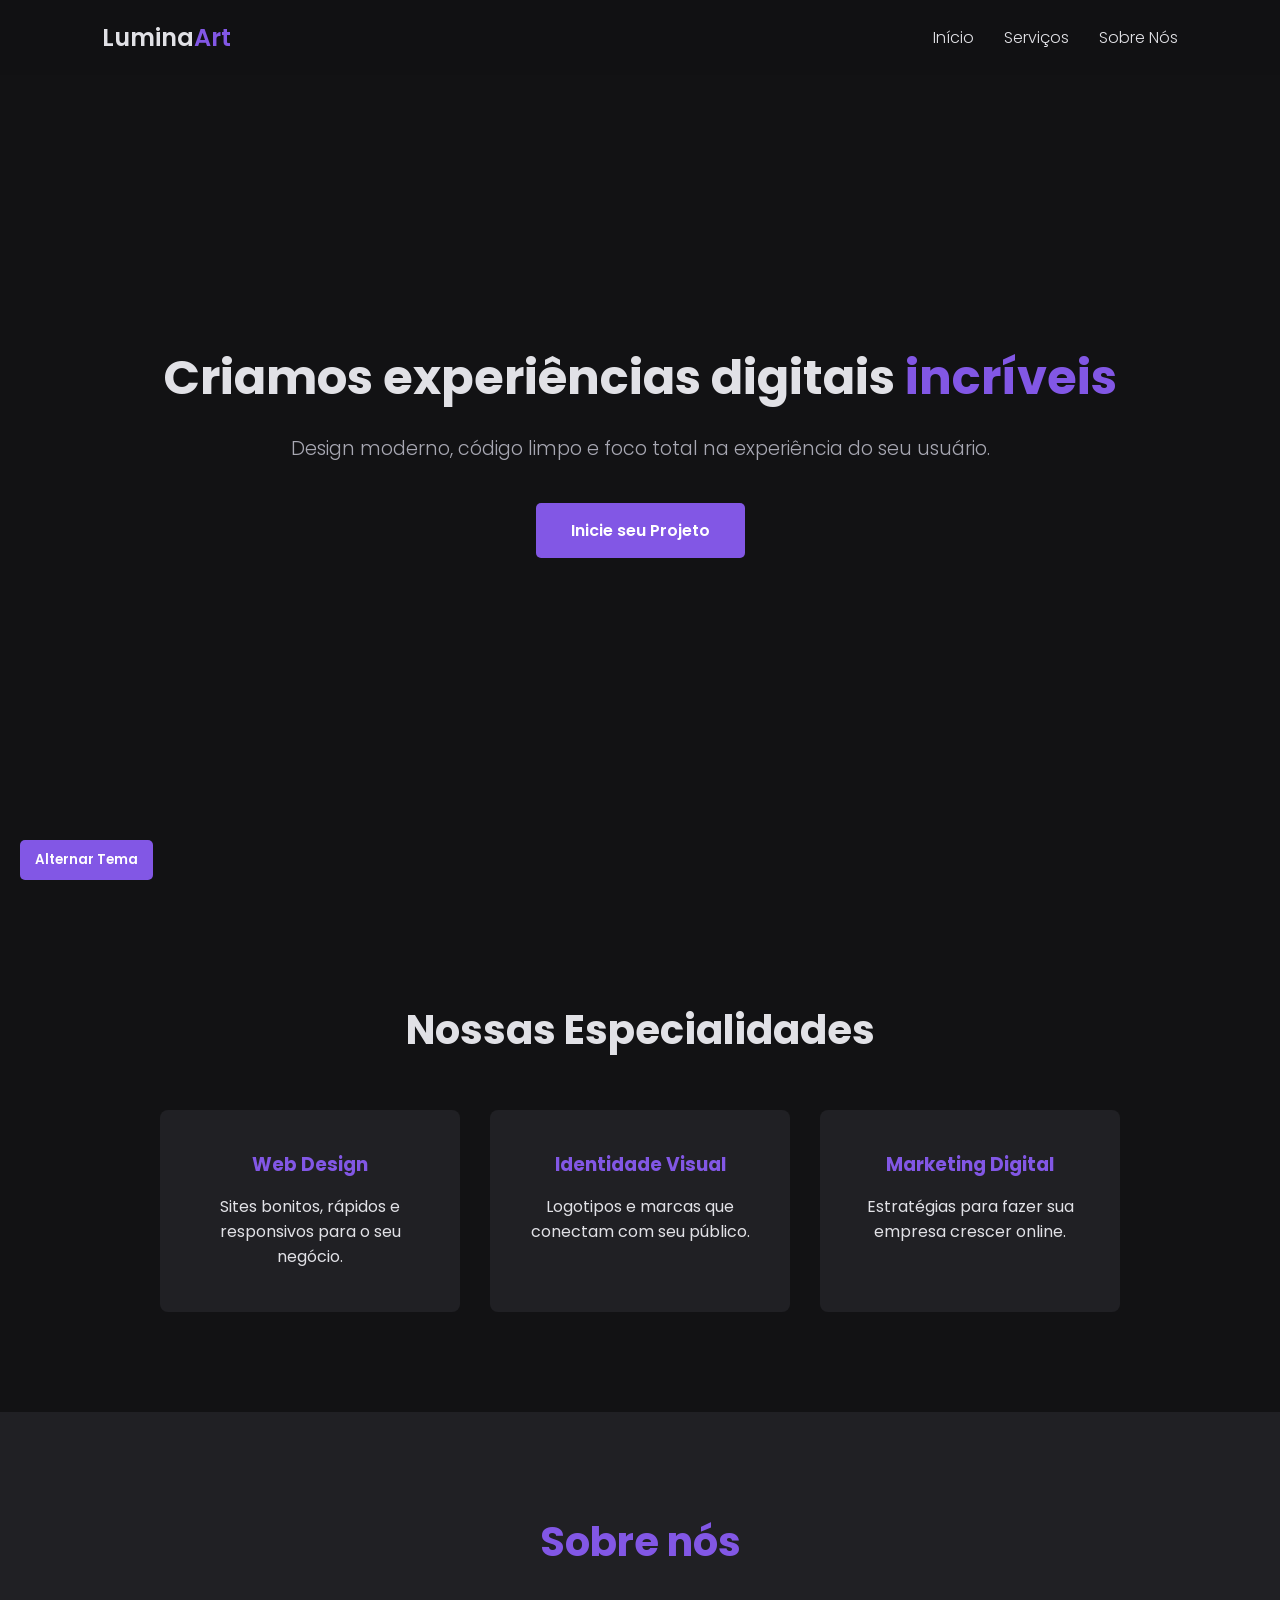
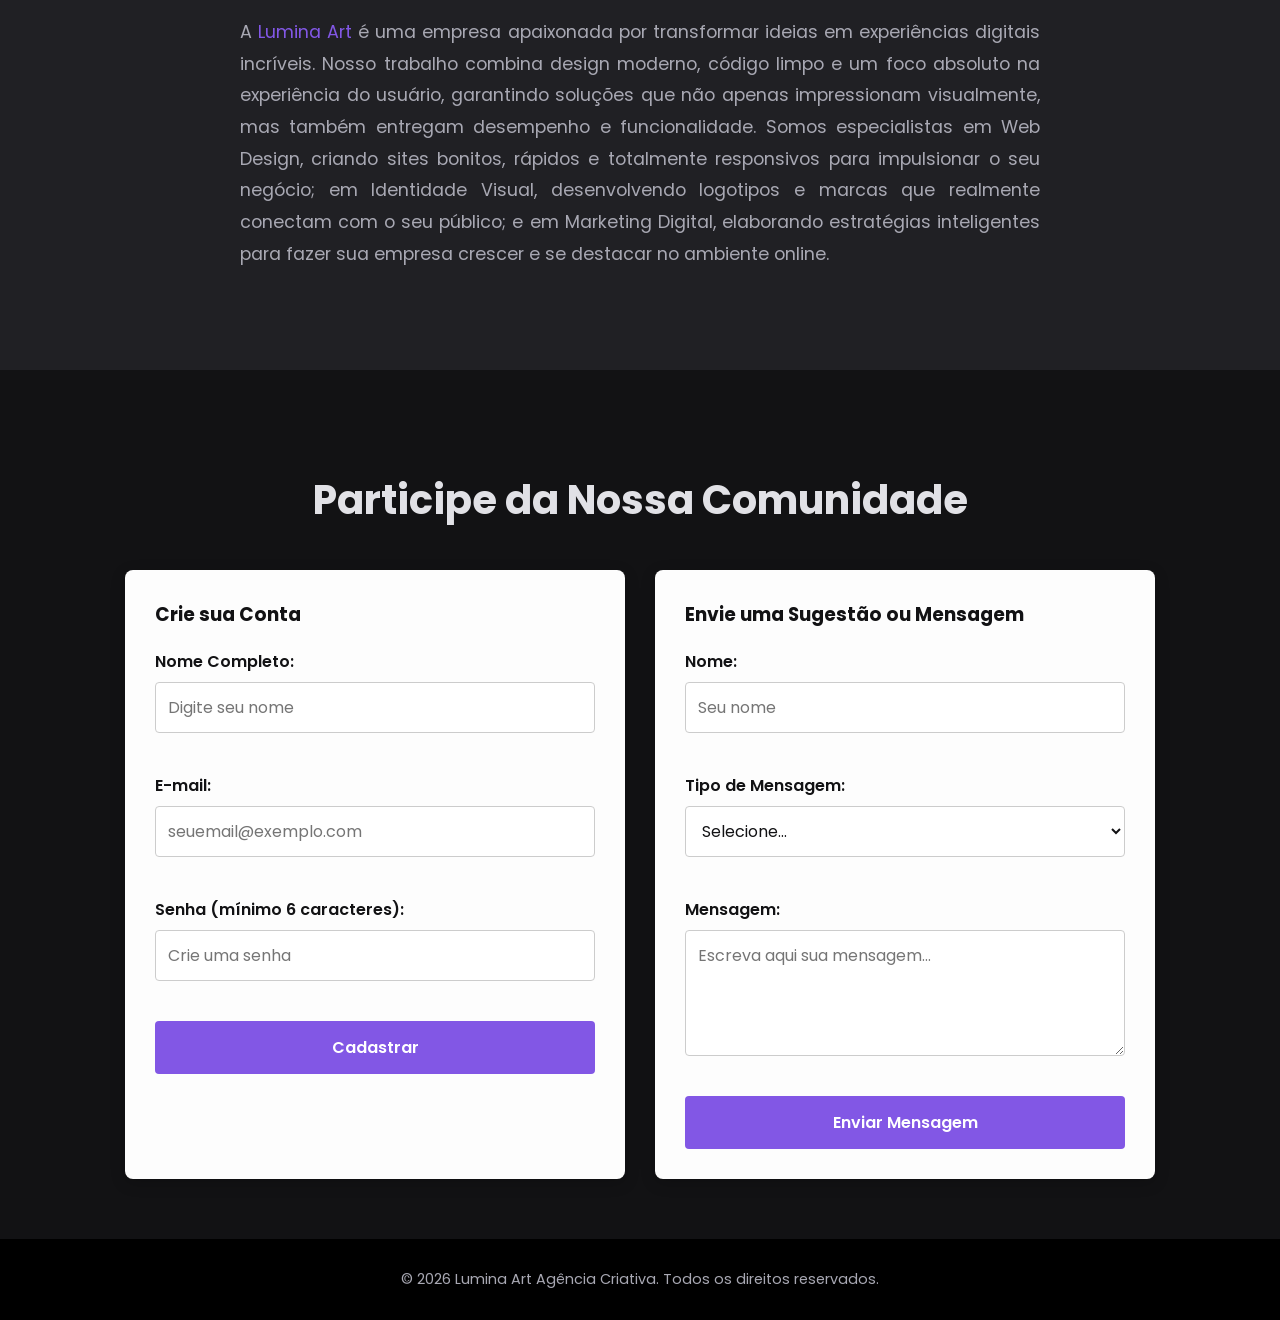
==== commit 13aea4ea: "Update index.html" ====
--- a/index.html
+++ b/index.html
@@ -75,3 +75,63 @@
                             <input type="email" id="cad-email" placeholder="seuemail@exemplo.com">
                             <span class="error-msg" id="erro-email"></span>
                         </div>
+                        
+                        <div class="form-group">
+                            <label for="cad-senha">Senha (mínimo 6 caracteres):</label>
+                            <input type="password" id="cad-senha" placeholder="Crie uma senha">
+                            <span class="error-msg" id="erro-senha"></span>
+                        </div>
+                        
+                        <button type="submit" class="btn-submit">Cadastrar</button>
+                    </form>
+                </div>
+
+                <div class="form-card">
+                    <h3>Envie uma Sugestão ou Mensagem</h3>
+                    <form id="form-contato" novalidate>
+                        <div class="form-group">
+                            <label for="con-nome">Nome:</label>
+                            <input type="text" id="con-nome" placeholder="Seu nome">
+                            <span class="error-msg" id="erro-con-nome"></span>
+                        </div>
+
+                        <div class="form-group">
+                            <label for="con-tipo">Tipo de Mensagem:</label>
+                            <select id="con-tipo">
+                                <option value="">Selecione...</option>
+                                <option value="sugestao">Sugestão</option>
+                                <option value="reclamacao">Reclamação</option>
+                                <option value="contato">Contato Geral</option>
+                            </select>
+                            <span class="error-msg" id="erro-con-tipo"></span>
+                        </div>
+
+                        <div class="form-group">
+                            <label for="con-mensagem">Mensagem:</label>
+                            <textarea id="con-mensagem" rows="4" placeholder="Escreva aqui sua mensagem..."></textarea>
+                            <span class="error-msg" id="erro-con-mensagem"></span>
+                        </div>
+
+                        <button type="submit" class="btn-submit">Enviar Mensagem</button>
+                    </form>
+                </div>
+            </div>
+
+            <div id="feedback-sistema" class="modal-feedback hidden">
+                <div class="modal-content">
+                    <p id="feedback-texto"></p>
+                    <button id="fechar-feedback">Fechar</button>
+                </div>
+            </div>
+        </section>
+    </main>
+
+    <button id="btn-topo" title="Voltar ao topo">↑</button>
+
+    <footer>
+        <p>&copy; 2026 Lumina Art Agência Criativa. Todos os direitos reservados.</p>
+    </footer>
+
+    <script src="script.js"></script>
+</body>
+</html>
